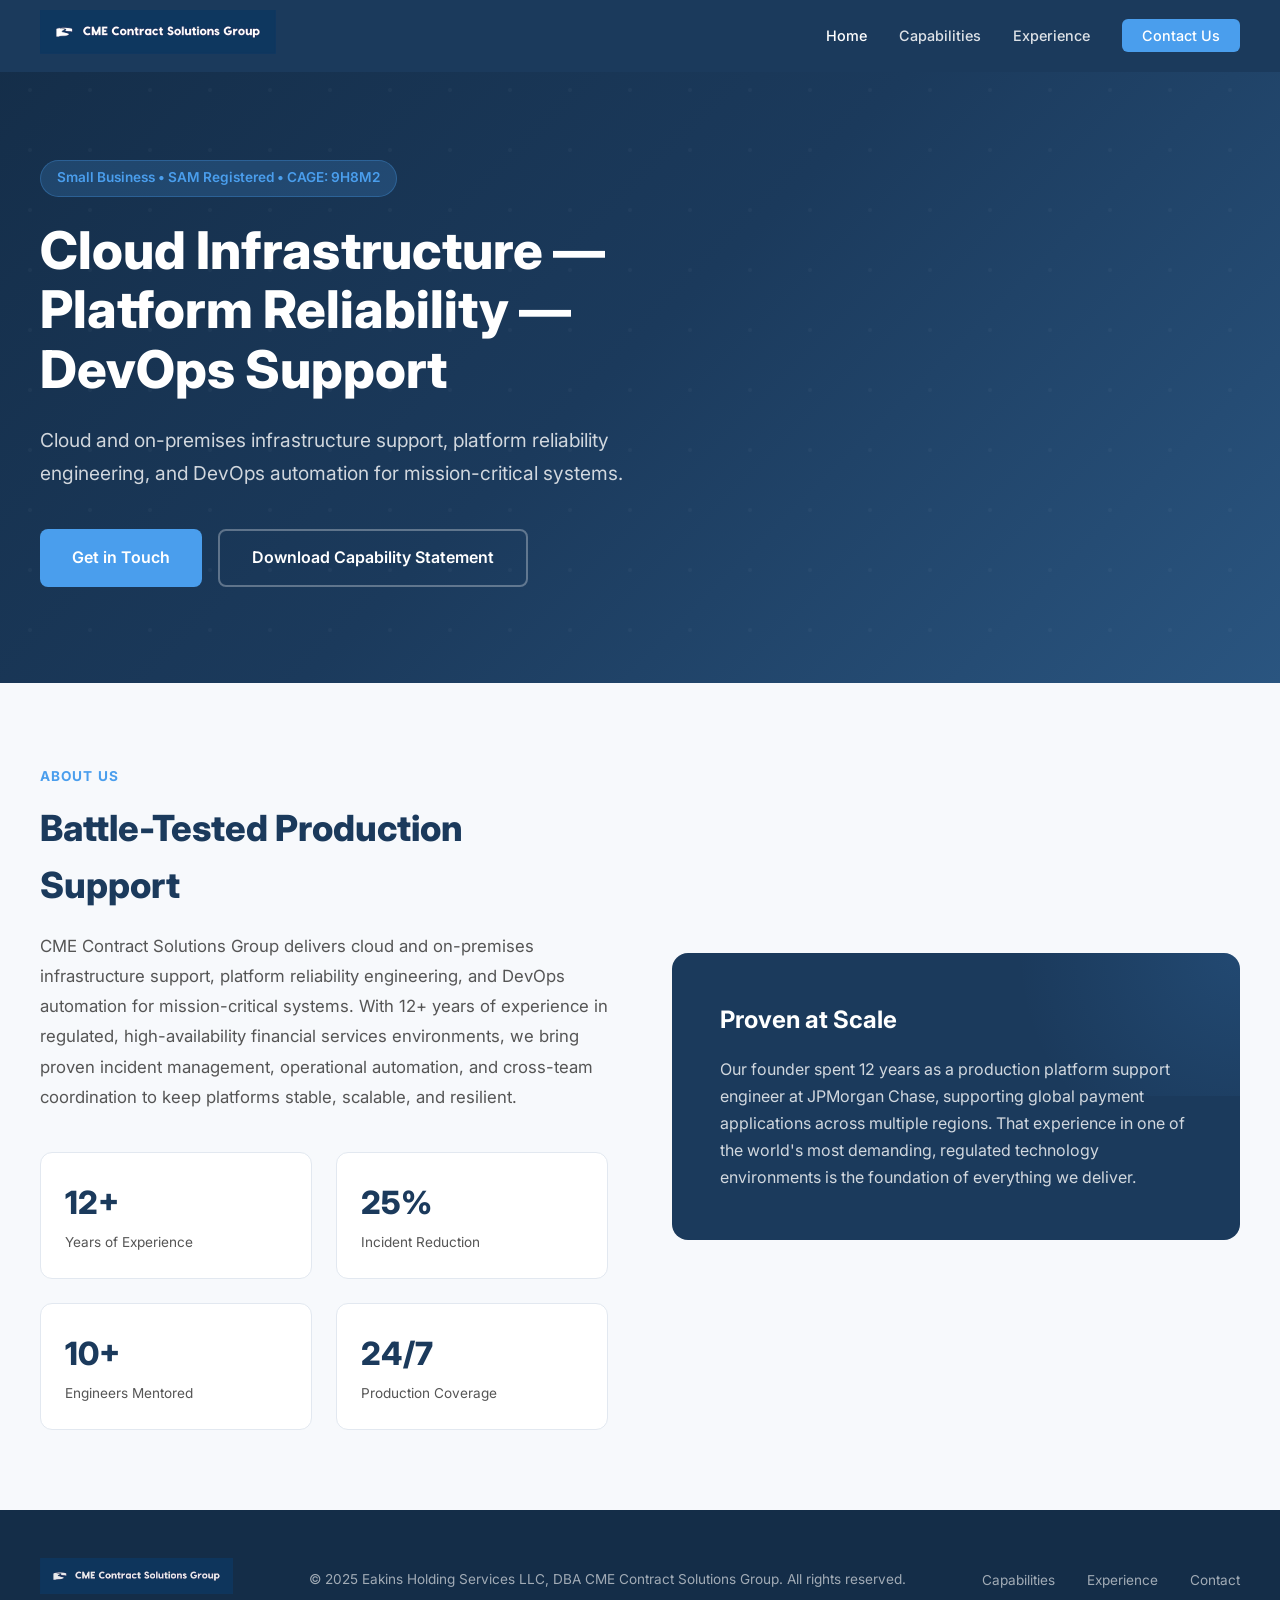
==== index.html @ 572f5ad5 "Initial website: 4-page site for CME Contract Solutions Group Home, Capabilities, Experience, and Co" ====
<!DOCTYPE html>
<html lang="en">
<head>
    <meta charset="UTF-8">
    <meta name="viewport" content="width=device-width, initial-scale=1.0">
    <title>CME Contract Solutions Group | Cloud Infrastructure & DevOps Support</title>
    <meta name="description" content="CME Contract Solutions Group delivers cloud and on-premises infrastructure support, platform reliability engineering, and DevOps automation for mission-critical systems.">
    <link rel="icon" type="image/png" href="images/logo.png">
    <link rel="preconnect" href="https://fonts.googleapis.com">
    <link rel="preconnect" href="https://fonts.gstatic.com" crossorigin>
    <link href="https://fonts.googleapis.com/css2?family=Inter:wght@400;500;600;700;800&display=swap" rel="stylesheet">
    <link rel="stylesheet" href="css/styles.css">
</head>
<body>

    <!-- Navigation -->
    <nav class="nav" id="nav">
        <div class="nav-inner">
            <a href="index.html" class="nav-logo">
                <img src="images/logo.png" alt="CME Contract Solutions Group">
            </a>
            <ul class="nav-links" id="navLinks">
                <li><a href="index.html" class="active">Home</a></li>
                <li><a href="capabilities.html">Capabilities</a></li>
                <li><a href="experience.html">Experience</a></li>
                <li><a href="contact.html" class="nav-cta">Contact Us</a></li>
            </ul>
            <button class="mobile-toggle" id="mobileToggle" aria-label="Toggle navigation">
                <span></span>
                <span></span>
                <span></span>
            </button>
        </div>
    </nav>

    <!-- Hero -->
    <section class="hero">
        <div class="hero-inner">
            <div class="hero-badge">Small Business &bull; SAM Registered &bull; CAGE: 9H8M2</div>
            <h1>Cloud Infrastructure &mdash; Platform Reliability &mdash; DevOps Support</h1>
            <p>Cloud and on-premises infrastructure support, platform reliability engineering, and DevOps automation for mission-critical systems.</p>
            <div class="hero-buttons">
                <a href="contact.html" class="btn btn-primary">Get in Touch</a>
                <a href="docs/CME-Capability-Statement.pdf" class="btn btn-outline" download>Download Capability Statement</a>
            </div>
        </div>
    </section>

    <!-- About -->
    <section class="about">
        <div class="section-inner">
            <div class="about-grid">
                <div>
                    <span class="section-label">About Us</span>
                    <h2 class="section-title">Battle-Tested Production Support</h2>
                    <p class="about-text">CME Contract Solutions Group delivers cloud and on-premises infrastructure support, platform reliability engineering, and DevOps automation for mission-critical systems. With 12+ years of experience in regulated, high-availability financial services environments, we bring proven incident management, operational automation, and cross-team coordination to keep platforms stable, scalable, and resilient.</p>
                    <div class="about-stats">
                        <div class="stat">
                            <div class="stat-number">12+</div>
                            <div class="stat-label">Years of Experience</div>
                        </div>
                        <div class="stat">
                            <div class="stat-number">25%</div>
                            <div class="stat-label">Incident Reduction</div>
                        </div>
                        <div class="stat">
                            <div class="stat-number">10+</div>
                            <div class="stat-label">Engineers Mentored</div>
                        </div>
                        <div class="stat">
                            <div class="stat-number">24/7</div>
                            <div class="stat-label">Production Coverage</div>
                        </div>
                    </div>
                </div>
                <div class="about-highlight">
                    <h3>Proven at Scale</h3>
                    <p>Our founder spent 12 years as a production platform support engineer at JPMorgan Chase, supporting global payment applications across multiple regions. That experience in one of the world's most demanding, regulated technology environments is the foundation of everything we deliver.</p>
                </div>
            </div>
        </div>
    </section>

    <!-- Footer -->
    <footer class="footer">
        <div class="footer-inner">
            <div class="footer-logo">
                <img src="images/logo.png" alt="CME Contract Solutions Group">
            </div>
            <p class="footer-text">&copy; 2025 Eakins Holding Services LLC, DBA CME Contract Solutions Group. All rights reserved.</p>
            <ul class="footer-links">
                <li><a href="capabilities.html">Capabilities</a></li>
                <li><a href="experience.html">Experience</a></li>
                <li><a href="contact.html">Contact</a></li>
            </ul>
        </div>
    </footer>

    <script>
        const nav = document.getElementById('nav');
        window.addEventListener('scroll', () => {
            nav.classList.toggle('scrolled', window.scrollY > 50);
        });

        const mobileToggle = document.getElementById('mobileToggle');
        const navLinks = document.getElementById('navLinks');
        mobileToggle.addEventListener('click', () => {
            navLinks.classList.toggle('active');
        });

        navLinks.querySelectorAll('a').forEach(link => {
            link.addEventListener('click', () => {
                navLinks.classList.remove('active');
            });
        });

        const observer = new IntersectionObserver((entries) => {
            entries.forEach(entry => {
                if (entry.isIntersecting) {
                    entry.target.style.opacity = '1';
                    entry.target.style.transform = 'translateY(0)';
                }
            });
        }, { threshold: 0.1 });

        document.querySelectorAll('.stat').forEach(el => {
            el.style.opacity = '0';
            el.style.transform = 'translateY(20px)';
            el.style.transition = 'opacity 0.5s ease, transform 0.5s ease';
            observer.observe(el);
        });
    </script>

</body>
</html>
---- css/styles.css ----
:root {
    --navy: #1b3a5c;
    --navy-dark: #142d48;
    --navy-light: #2a5580;
    --accent: #4a9eed;
    --accent-light: #e8f4fd;
    --text: #1a1a2e;
    --text-light: #555;
    --bg: #ffffff;
    --bg-alt: #f7f9fc;
    --border: #e2e8f0;
}

* {
    margin: 0;
    padding: 0;
    box-sizing: border-box;
}

html {
    scroll-behavior: smooth;
}

body {
    font-family: 'Inter', -apple-system, BlinkMacSystemFont, 'Segoe UI', sans-serif;
    color: var(--text);
    line-height: 1.6;
}

/* Navigation */
.nav {
    position: fixed;
    top: 0;
    left: 0;
    right: 0;
    z-index: 1000;
    background: var(--navy);
    padding: 0 2rem;
    transition: box-shadow 0.3s;
}

.nav.scrolled {
    box-shadow: 0 2px 20px rgba(0,0,0,0.15);
}

.nav-inner {
    max-width: 1200px;
    margin: 0 auto;
    display: flex;
    justify-content: space-between;
    align-items: center;
    height: 72px;
}

.nav-logo img {
    height: 44px;
}

.nav-links {
    display: flex;
    gap: 2rem;
    list-style: none;
}

.nav-links a {
    color: rgba(255,255,255,0.85);
    text-decoration: none;
    font-size: 0.9rem;
    font-weight: 500;
    transition: color 0.2s;
}

.nav-links a:hover,
.nav-links a.active {
    color: #fff;
}

.nav-cta {
    background: var(--accent);
    color: #fff !important;
    padding: 0.5rem 1.25rem;
    border-radius: 6px;
    transition: background 0.2s !important;
}

.nav-cta:hover {
    background: #3a8de0 !important;
}

.mobile-toggle {
    display: none;
    background: none;
    border: none;
    cursor: pointer;
    padding: 0.5rem;
}

.mobile-toggle span {
    display: block;
    width: 24px;
    height: 2px;
    background: #fff;
    margin: 6px 0;
    transition: 0.3s;
}

/* Hero */
.hero {
    background: linear-gradient(135deg, var(--navy-dark) 0%, var(--navy) 50%, var(--navy-light) 100%);
    color: #fff;
    padding: 10rem 2rem 6rem;
    position: relative;
    overflow: hidden;
}

.hero::before {
    content: '';
    position: absolute;
    top: 0;
    left: 0;
    right: 0;
    bottom: 0;
    background: url("data:image/svg+xml,%3Csvg width='60' height='60' viewBox='0 0 60 60' xmlns='http://www.w3.org/2000/svg'%3E%3Cg fill='none' fill-rule='evenodd'%3E%3Cg fill='%23ffffff' fill-opacity='0.03'%3E%3Ccircle cx='30' cy='30' r='2'/%3E%3C/g%3E%3C/g%3E%3C/svg%3E");
}

.hero-inner {
    max-width: 1200px;
    margin: 0 auto;
    position: relative;
    z-index: 1;
}

.hero-badge {
    display: inline-block;
    background: rgba(74, 158, 237, 0.2);
    border: 1px solid rgba(74, 158, 237, 0.3);
    color: var(--accent);
    padding: 0.4rem 1rem;
    border-radius: 50px;
    font-size: 0.85rem;
    font-weight: 600;
    margin-bottom: 1.5rem;
}

.hero h1 {
    font-size: 3.25rem;
    font-weight: 800;
    line-height: 1.15;
    margin-bottom: 1.5rem;
    max-width: 720px;
}

.hero p {
    font-size: 1.2rem;
    color: rgba(255,255,255,0.8);
    max-width: 600px;
    margin-bottom: 2.5rem;
    line-height: 1.7;
}

.hero-buttons {
    display: flex;
    gap: 1rem;
    flex-wrap: wrap;
}

/* Page Header (for inner pages) */
.page-header {
    background: linear-gradient(135deg, var(--navy-dark) 0%, var(--navy) 50%, var(--navy-light) 100%);
    color: #fff;
    padding: 8rem 2rem 3rem;
    position: relative;
    overflow: hidden;
}

.page-header::before {
    content: '';
    position: absolute;
    top: 0;
    left: 0;
    right: 0;
    bottom: 0;
    background: url("data:image/svg+xml,%3Csvg width='60' height='60' viewBox='0 0 60 60' xmlns='http://www.w3.org/2000/svg'%3E%3Cg fill='none' fill-rule='evenodd'%3E%3Cg fill='%23ffffff' fill-opacity='0.03'%3E%3Ccircle cx='30' cy='30' r='2'/%3E%3C/g%3E%3C/g%3E%3C/svg%3E");
}

.page-header-inner {
    max-width: 1200px;
    margin: 0 auto;
    position: relative;
    z-index: 1;
}

.page-header h1 {
    font-size: 2.5rem;
    font-weight: 800;
    margin-bottom: 0.75rem;
}

.page-header p {
    font-size: 1.15rem;
    color: rgba(255,255,255,0.75);
    max-width: 600px;
}

/* Buttons */
.btn {
    display: inline-flex;
    align-items: center;
    gap: 0.5rem;
    padding: 0.875rem 2rem;
    border-radius: 8px;
    font-size: 1rem;
    font-weight: 600;
    text-decoration: none;
    transition: all 0.2s;
    cursor: pointer;
    border: none;
}

.btn-primary {
    background: var(--accent);
    color: #fff;
}

.btn-primary:hover {
    background: #3a8de0;
    transform: translateY(-1px);
}

.btn-outline {
    background: transparent;
    color: #fff;
    border: 2px solid rgba(255,255,255,0.3);
}

.btn-outline:hover {
    border-color: #fff;
    background: rgba(255,255,255,0.05);
}

.btn-secondary {
    background: var(--navy);
    color: #fff;
}

.btn-secondary:hover {
    background: var(--navy-dark);
    transform: translateY(-1px);
}

/* Sections */
section {
    padding: 5rem 2rem;
}

.section-inner {
    max-width: 1200px;
    margin: 0 auto;
}

.section-label {
    display: inline-block;
    color: var(--accent);
    font-size: 0.85rem;
    font-weight: 700;
    text-transform: uppercase;
    letter-spacing: 0.08em;
    margin-bottom: 0.75rem;
}

.section-title {
    font-size: 2.25rem;
    font-weight: 800;
    margin-bottom: 1rem;
    color: var(--navy);
}

.section-subtitle {
    font-size: 1.1rem;
    color: var(--text-light);
    max-width: 600px;
    margin-bottom: 3rem;
}

/* About */
.about {
    background: var(--bg-alt);
}

.about-grid {
    display: grid;
    grid-template-columns: 1fr 1fr;
    gap: 4rem;
    align-items: center;
}

.about-stats {
    display: grid;
    grid-template-columns: 1fr 1fr;
    gap: 1.5rem;
    margin-top: 2.5rem;
}

.stat {
    background: #fff;
    padding: 1.5rem;
    border-radius: 12px;
    border: 1px solid var(--border);
}

.stat-number {
    font-size: 2rem;
    font-weight: 800;
    color: var(--navy);
}

.stat-label {
    font-size: 0.85rem;
    color: var(--text-light);
    margin-top: 0.25rem;
}

.about-text {
    font-size: 1.05rem;
    color: var(--text-light);
    line-height: 1.8;
}

.about-highlight {
    background: var(--navy);
    color: #fff;
    padding: 3rem;
    border-radius: 16px;
    position: relative;
    overflow: hidden;
}

.about-highlight::after {
    content: '';
    position: absolute;
    top: -50%;
    right: -50%;
    width: 100%;
    height: 100%;
    background: radial-gradient(circle, rgba(74,158,237,0.15) 0%, transparent 70%);
}

.about-highlight h3 {
    font-size: 1.5rem;
    margin-bottom: 1rem;
    position: relative;
    z-index: 1;
}

.about-highlight p {
    color: rgba(255,255,255,0.8);
    line-height: 1.7;
    position: relative;
    z-index: 1;
}

/* Capabilities */
.capabilities-grid {
    display: grid;
    grid-template-columns: repeat(2, 1fr);
    gap: 2rem;
}

.cap-card {
    background: #fff;
    border: 1px solid var(--border);
    border-radius: 16px;
    padding: 2.5rem;
    transition: all 0.3s;
}

.cap-card:hover {
    border-color: var(--accent);
    box-shadow: 0 8px 30px rgba(27, 58, 92, 0.08);
    transform: translateY(-2px);
}

.cap-icon {
    width: 52px;
    height: 52px;
    background: var(--accent-light);
    border-radius: 12px;
    display: flex;
    align-items: center;
    justify-content: center;
    margin-bottom: 1.5rem;
    font-size: 1.5rem;
}

.cap-card h3 {
    font-size: 1.2rem;
    font-weight: 700;
    margin-bottom: 0.75rem;
    color: var(--navy);
}

.cap-card p {
    color: var(--text-light);
    font-size: 0.95rem;
    line-height: 1.7;
}

.cap-card ul {
    list-style: none;
    margin-top: 1rem;
}

.cap-card ul li {
    color: var(--text-light);
    font-size: 0.9rem;
    padding: 0.3rem 0;
    padding-left: 1.25rem;
    position: relative;
}

.cap-card ul li::before {
    content: '';
    position: absolute;
    left: 0;
    top: 0.7rem;
    width: 6px;
    height: 6px;
    background: var(--accent);
    border-radius: 50%;
}

.cap-tags {
    display: flex;
    flex-wrap: wrap;
    gap: 0.5rem;
    margin-top: 1.25rem;
}

.cap-tag {
    background: var(--bg-alt);
    color: var(--text-light);
    padding: 0.3rem 0.75rem;
    border-radius: 50px;
    font-size: 0.8rem;
    font-weight: 500;
}

/* Differentiators */
.differentiators {
    background: var(--navy);
    color: #fff;
}

.differentiators .section-label {
    color: var(--accent);
}

.differentiators .section-title {
    color: #fff;
}

.differentiators .section-subtitle {
    color: rgba(255,255,255,0.7);
}

.diff-grid {
    display: grid;
    grid-template-columns: repeat(4, 1fr);
    gap: 2rem;
}

.diff-card {
    padding: 2rem;
    background: rgba(255,255,255,0.05);
    border: 1px solid rgba(255,255,255,0.1);
    border-radius: 16px;
    transition: all 0.3s;
}

.diff-card:hover {
    background: rgba(255,255,255,0.08);
    border-color: rgba(74, 158, 237, 0.3);
}

.diff-icon {
    font-size: 2rem;
    margin-bottom: 1rem;
}

.diff-card h3 {
    font-size: 1.05rem;
    font-weight: 700;
    margin-bottom: 0.75rem;
}

.diff-card p {
    color: rgba(255,255,255,0.7);
    font-size: 0.9rem;
    line-height: 1.6;
}

/* Experience */
.experience-card {
    background: #fff;
    border: 1px solid var(--border);
    border-radius: 16px;
    padding: 3rem;
    margin-bottom: 2rem;
}

.experience-card h3 {
    font-size: 1.5rem;
    font-weight: 700;
    color: var(--navy);
    margin-bottom: 0.25rem;
}

.experience-card .subtitle {
    color: var(--accent);
    font-weight: 600;
    font-size: 1rem;
    margin-bottom: 1.5rem;
}

.proof-points {
    list-style: none;
    display: grid;
    grid-template-columns: 1fr 1fr;
    gap: 1rem;
}

.proof-points li {
    color: var(--text-light);
    font-size: 0.95rem;
    line-height: 1.6;
    padding-left: 1.5rem;
    position: relative;
}

.proof-points li::before {
    content: '';
    position: absolute;
    left: 0;
    top: 0.55rem;
    width: 8px;
    height: 8px;
    background: var(--accent);
    border-radius: 50%;
}

/* Company Data */
.company-data {
    background: var(--bg-alt);
}

.data-grid {
    display: grid;
    grid-template-columns: 1fr 1fr;
    gap: 3rem;
}

.data-table {
    background: #fff;
    border-radius: 16px;
    border: 1px solid var(--border);
    overflow: hidden;
}

.data-table-header {
    background: var(--navy);
    color: #fff;
    padding: 1.25rem 2rem;
    font-weight: 700;
    font-size: 1.05rem;
}

.data-row {
    display: flex;
    padding: 1rem 2rem;
    border-bottom: 1px solid var(--border);
}

.data-row:last-child {
    border-bottom: none;
}

.data-label {
    font-weight: 600;
    color: var(--navy);
    min-width: 160px;
    font-size: 0.9rem;
}

.data-value {
    color: var(--text-light);
    font-size: 0.9rem;
}

.naics-list {
    background: #fff;
    border-radius: 16px;
    border: 1px solid var(--border);
    overflow: hidden;
}

.naics-item {
    padding: 1.25rem 2rem;
    border-bottom: 1px solid var(--border);
}

.naics-item:last-child {
    border-bottom: none;
}

.naics-code {
    font-weight: 700;
    color: var(--navy);
    font-size: 1.1rem;
}

.naics-primary {
    display: inline-block;
    background: var(--accent);
    color: #fff;
    font-size: 0.7rem;
    font-weight: 700;
    padding: 0.15rem 0.5rem;
    border-radius: 50px;
    margin-left: 0.5rem;
    vertical-align: middle;
}

.naics-desc {
    color: var(--text-light);
    font-size: 0.9rem;
    margin-top: 0.25rem;
}

/* Contact */
.contact {
    background: #fff;
}

.contact-grid {
    display: grid;
    grid-template-columns: 1fr 1fr;
    gap: 4rem;
}

.contact-info h3 {
    font-size: 1.5rem;
    font-weight: 700;
    color: var(--navy);
    margin-bottom: 1rem;
}

.contact-info p {
    color: var(--text-light);
    margin-bottom: 2rem;
    line-height: 1.7;
}

.contact-detail {
    display: flex;
    align-items: center;
    gap: 1rem;
    margin-bottom: 1.25rem;
}

.contact-detail-icon {
    width: 44px;
    height: 44px;
    background: var(--accent-light);
    border-radius: 10px;
    display: flex;
    align-items: center;
    justify-content: center;
    flex-shrink: 0;
}

.contact-detail-text {
    font-size: 0.95rem;
}

.contact-detail-text strong {
    display: block;
    color: var(--navy);
    font-size: 0.8rem;
    text-transform: uppercase;
    letter-spacing: 0.05em;
    margin-bottom: 0.15rem;
}

.contact-detail-text a {
    color: var(--text);
    text-decoration: none;
}

.contact-detail-text a:hover {
    color: var(--accent);
}

.contact-form {
    background: var(--bg-alt);
    padding: 2.5rem;
    border-radius: 16px;
    border: 1px solid var(--border);
}

.form-group {
    margin-bottom: 1.25rem;
}

.form-group label {
    display: block;
    font-size: 0.85rem;
    font-weight: 600;
    color: var(--navy);
    margin-bottom: 0.4rem;
}

.form-group input,
.form-group textarea,
.form-group select {
    width: 100%;
    padding: 0.75rem 1rem;
    border: 1px solid var(--border);
    border-radius: 8px;
    font-family: inherit;
    font-size: 0.95rem;
    transition: border-color 0.2s;
    background: #fff;
}

.form-group input:focus,
.form-group textarea:focus,
.form-group select:focus {
    outline: none;
    border-color: var(--accent);
    box-shadow: 0 0 0 3px rgba(74, 158, 237, 0.1);
}

.form-group textarea {
    resize: vertical;
    min-height: 120px;
}

.form-row {
    display: grid;
    grid-template-columns: 1fr 1fr;
    gap: 1rem;
}

.btn-submit {
    width: 100%;
    padding: 0.875rem;
    background: var(--navy);
    color: #fff;
    border: none;
    border-radius: 8px;
    font-size: 1rem;
    font-weight: 600;
    cursor: pointer;
    transition: background 0.2s;
    font-family: inherit;
}

.btn-submit:hover {
    background: var(--navy-dark);
}

.form-status {
    text-align: center;
    padding: 1rem;
    margin-top: 1rem;
    border-radius: 8px;
    font-weight: 600;
    display: none;
}

.form-status.success {
    display: block;
    background: #e6f9ee;
    color: #1a7a3a;
}

.form-status.error {
    display: block;
    background: #fde8e8;
    color: #c53030;
}

/* Footer */
.footer {
    background: var(--navy-dark);
    color: rgba(255,255,255,0.6);
    padding: 3rem 2rem 2rem;
}

.footer-inner {
    max-width: 1200px;
    margin: 0 auto;
    display: flex;
    justify-content: space-between;
    align-items: center;
    flex-wrap: wrap;
    gap: 1rem;
}

.footer-logo img {
    height: 36px;
    opacity: 0.9;
}

.footer-text {
    font-size: 0.85rem;
}

.footer-links {
    display: flex;
    gap: 2rem;
    list-style: none;
}

.footer-links a {
    color: rgba(255,255,255,0.6);
    text-decoration: none;
    font-size: 0.85rem;
    transition: color 0.2s;
}

.footer-links a:hover {
    color: #fff;
}

/* Responsive */
@media (max-width: 1024px) {
    .diff-grid {
        grid-template-columns: repeat(2, 1fr);
    }
}

@media (max-width: 768px) {
    .nav-links {
        display: none;
        position: absolute;
        top: 72px;
        left: 0;
        right: 0;
        background: var(--navy);
        flex-direction: column;
        padding: 1rem 2rem 2rem;
        gap: 1rem;
        border-top: 1px solid rgba(255,255,255,0.1);
    }

    .nav-links.active {
        display: flex;
    }

    .mobile-toggle {
        display: block;
    }

    .hero {
        padding: 8rem 1.5rem 4rem;
    }

    .hero h1 {
        font-size: 2.25rem;
    }

    .hero p {
        font-size: 1.05rem;
    }

    .page-header {
        padding: 7rem 1.5rem 2.5rem;
    }

    .page-header h1 {
        font-size: 1.85rem;
    }

    .about-grid,
    .data-grid,
    .contact-grid {
        grid-template-columns: 1fr;
        gap: 2rem;
    }

    .capabilities-grid {
        grid-template-columns: 1fr;
    }

    .diff-grid {
        grid-template-columns: 1fr;
    }

    .proof-points {
        grid-template-columns: 1fr;
    }

    .form-row {
        grid-template-columns: 1fr;
    }

    section {
        padding: 3.5rem 1.5rem;
    }

    .section-title {
        font-size: 1.75rem;
    }

    .footer-inner {
        flex-direction: column;
        text-align: center;
    }
}
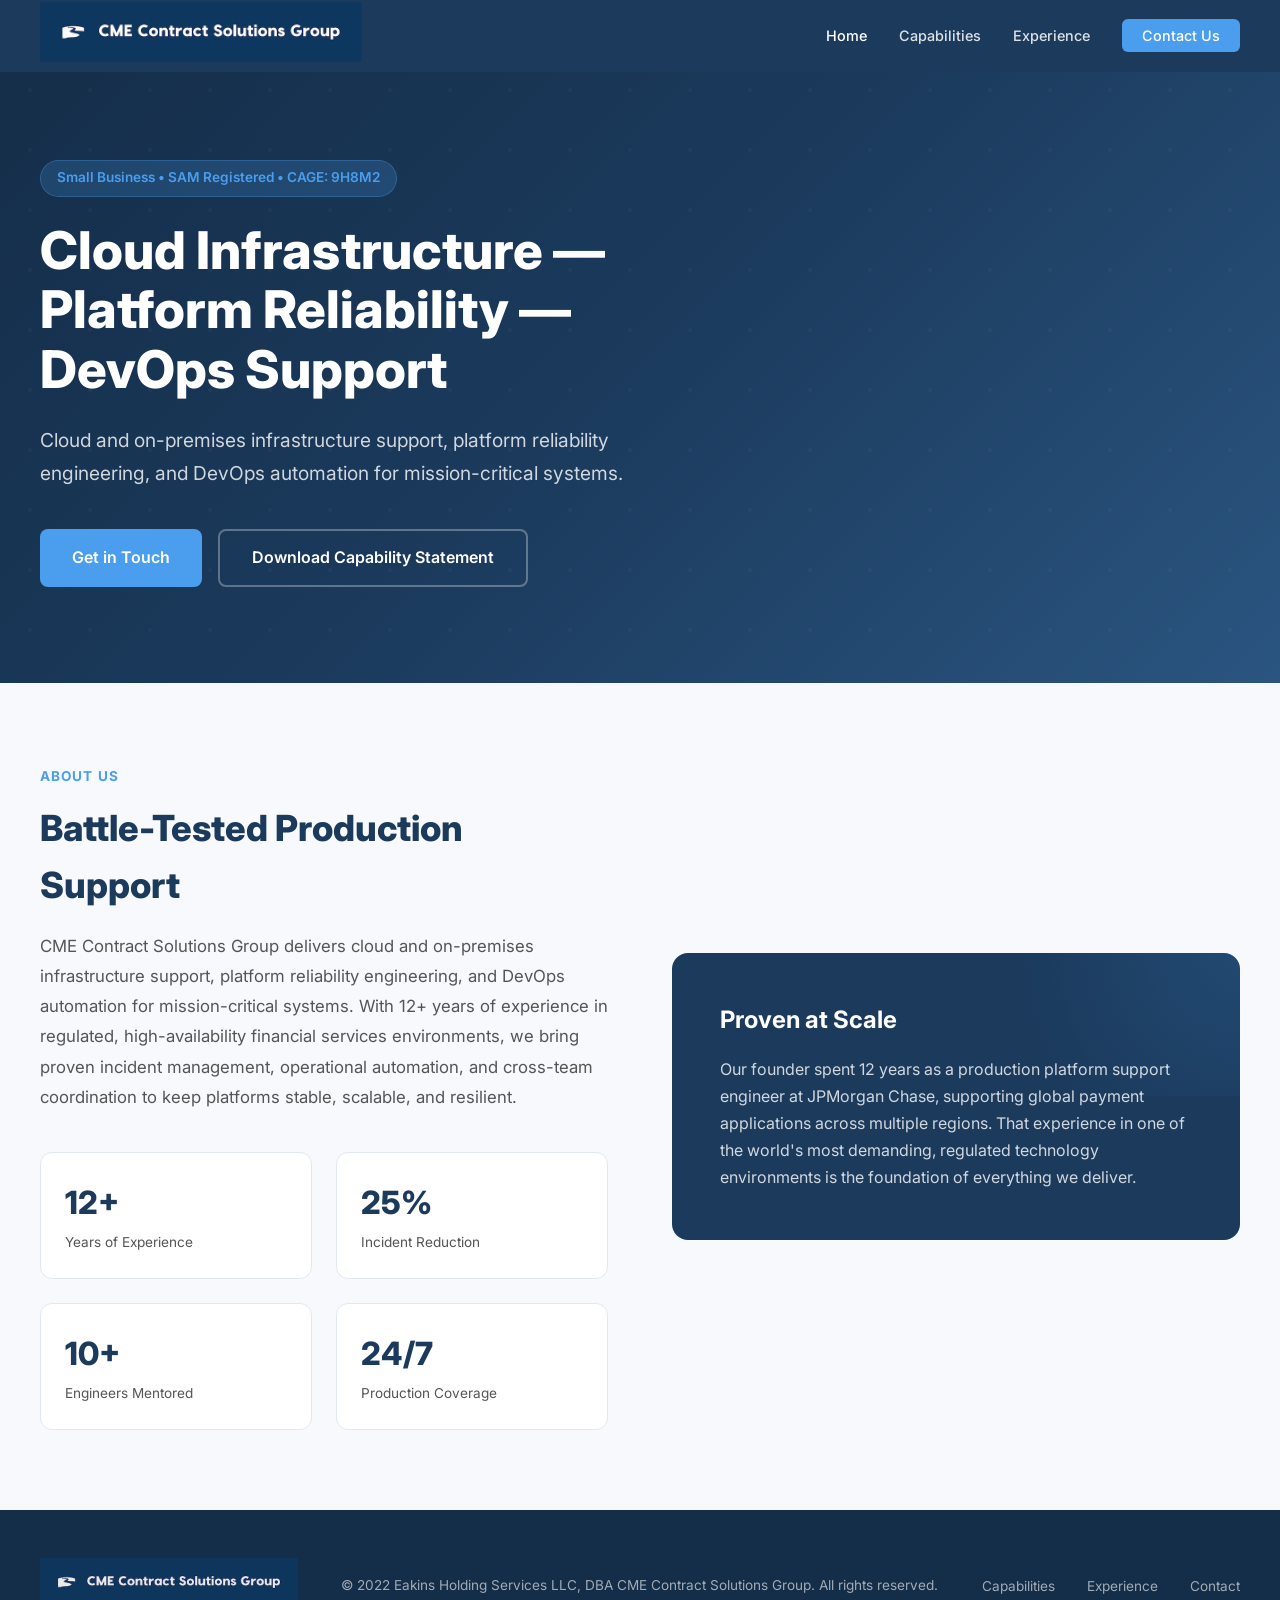
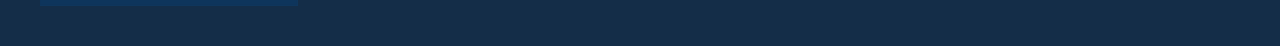
==== commit 8aefd2da: "Add Formspree endpoint and update copyright year to 2022 Co-Authored-By: Claude Opus 4.6 <noreply@an" ====
--- a/index.html
+++ b/index.html
@@ -87,7 +87,7 @@
             <div class="footer-logo">
                 <img src="images/logo.png" alt="CME Contract Solutions Group">
             </div>
-            <p class="footer-text">&copy; 2025 Eakins Holding Services LLC, DBA CME Contract Solutions Group. All rights reserved.</p>
+            <p class="footer-text">&copy; 2022 Eakins Holding Services LLC, DBA CME Contract Solutions Group. All rights reserved.</p>
             <ul class="footer-links">
                 <li><a href="capabilities.html">Capabilities</a></li>
                 <li><a href="experience.html">Experience</a></li>
--- a/css/styles.css
+++ b/css/styles.css
@@ -53,7 +53,7 @@
 }
 
 .nav-logo img {
-    height: 44px;
+    height: 60px;
 }
 
 .nav-links {
@@ -808,7 +808,7 @@
 }
 
 .footer-logo img {
-    height: 36px;
+    height: 48px;
     opacity: 0.9;
 }
 
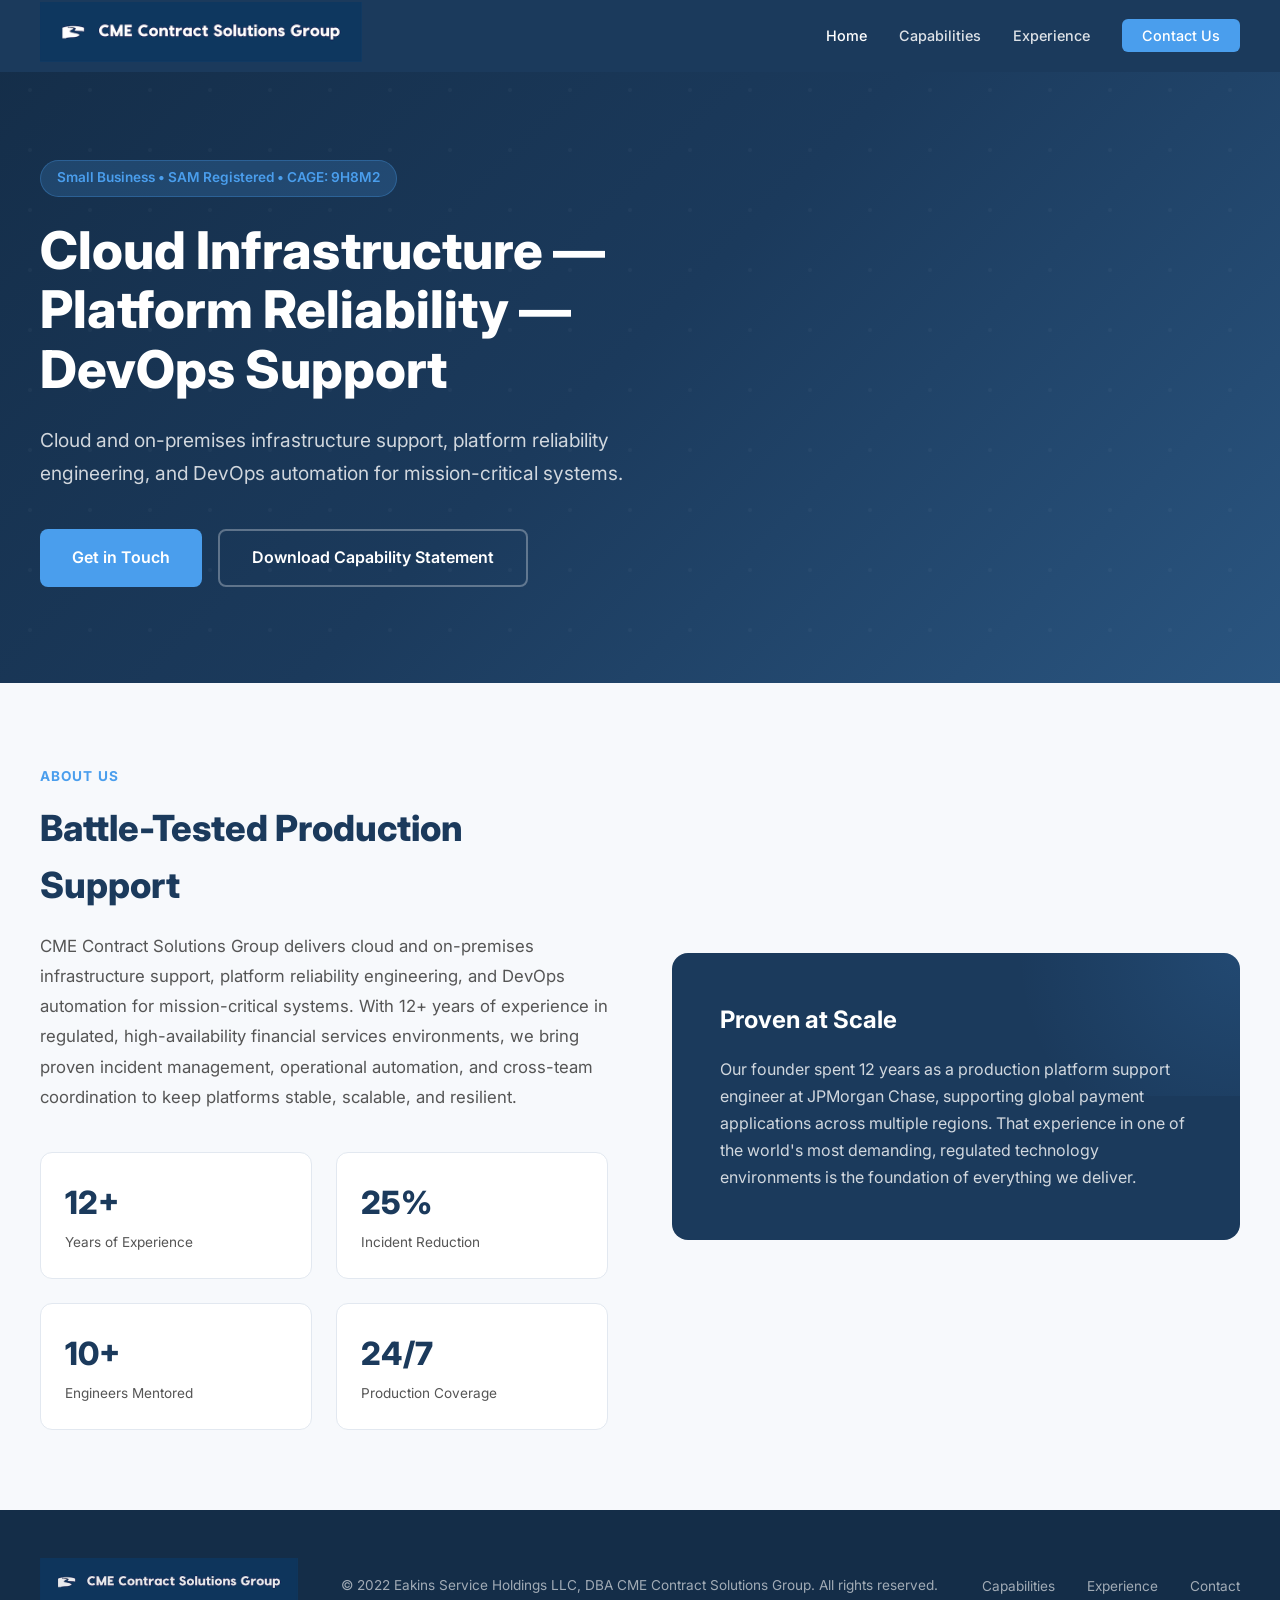
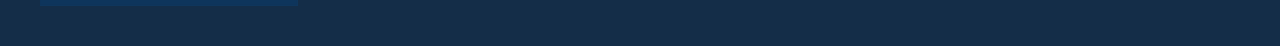
==== commit 8701ffbd: "Fix legal name to Eakins Service Holdings LLC Co-Authored-By: Claude Opus 4.6 <noreply@anthropic.com" ====
--- a/index.html
+++ b/index.html
@@ -87,7 +87,7 @@
             <div class="footer-logo">
                 <img src="images/logo.png" alt="CME Contract Solutions Group">
             </div>
-            <p class="footer-text">&copy; 2022 Eakins Holding Services LLC, DBA CME Contract Solutions Group. All rights reserved.</p>
+            <p class="footer-text">&copy; 2022 Eakins Service Holdings LLC, DBA CME Contract Solutions Group. All rights reserved.</p>
             <ul class="footer-links">
                 <li><a href="capabilities.html">Capabilities</a></li>
                 <li><a href="experience.html">Experience</a></li>
